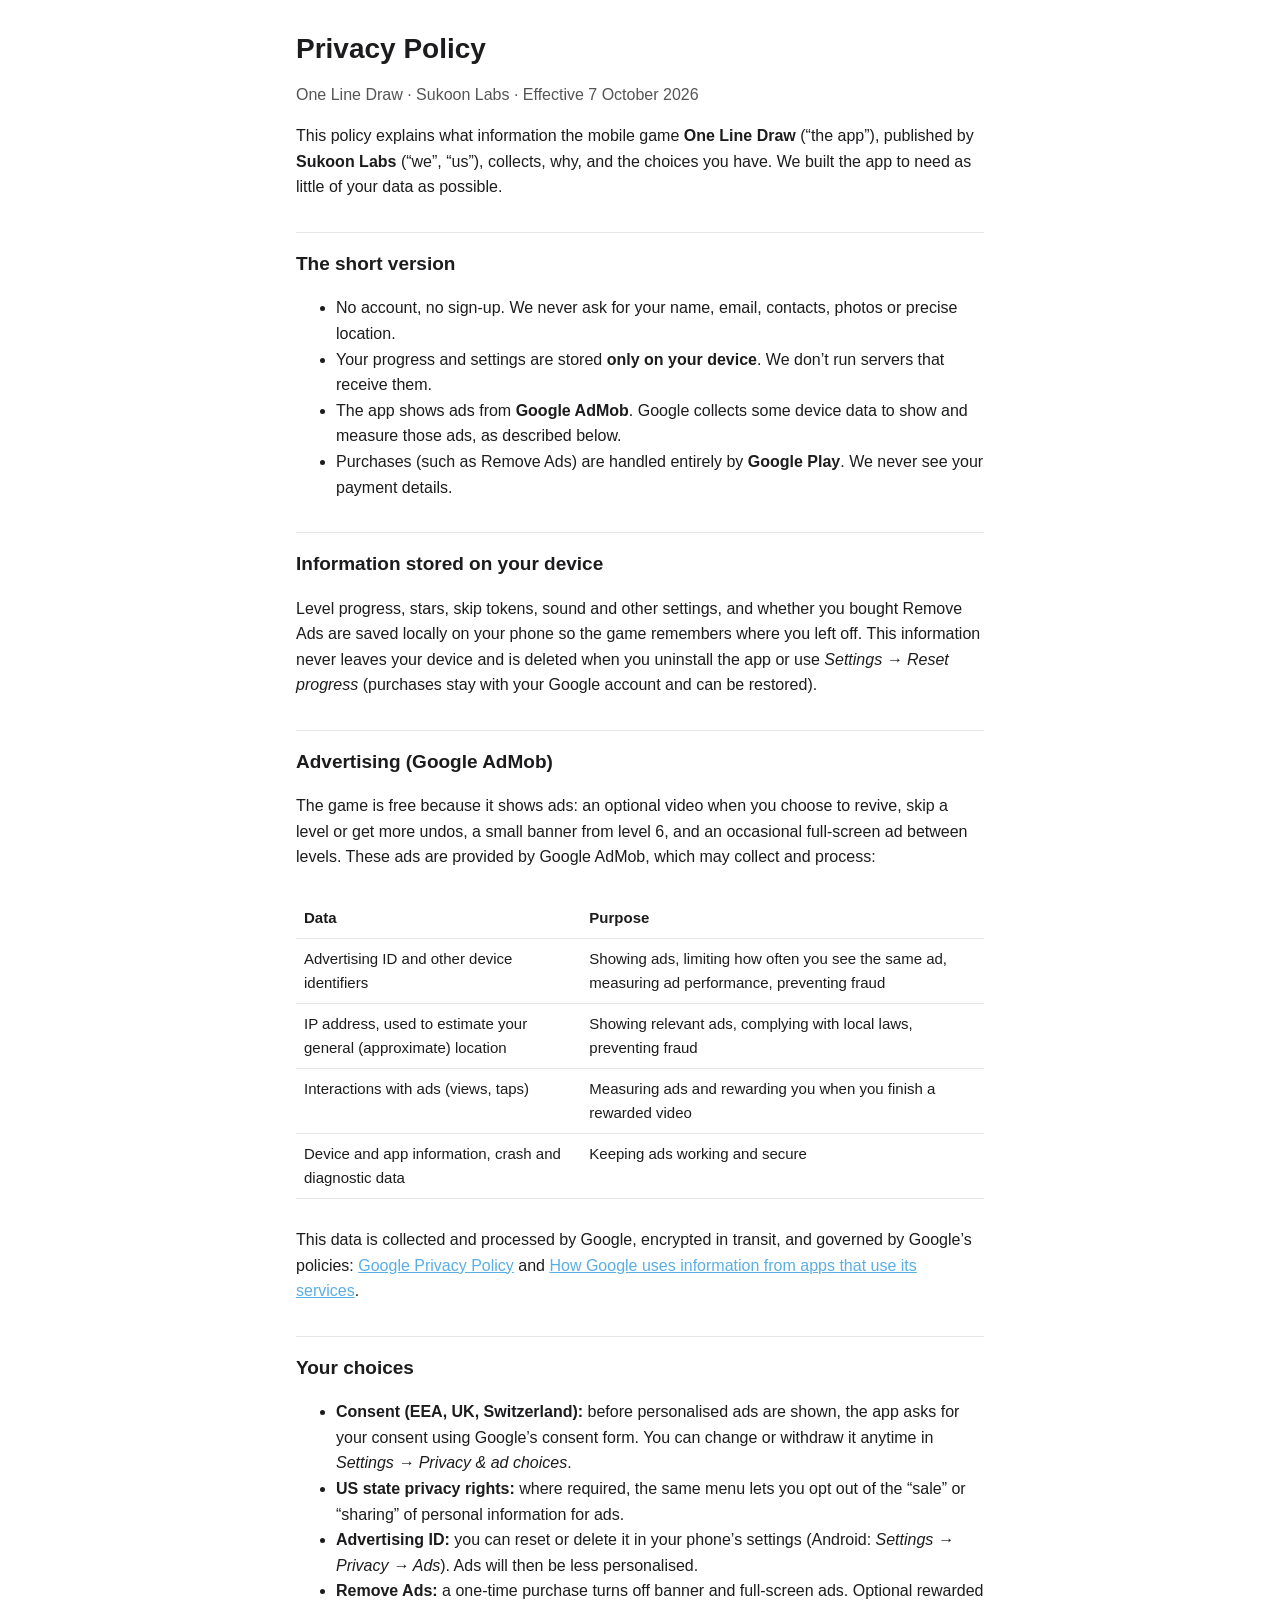
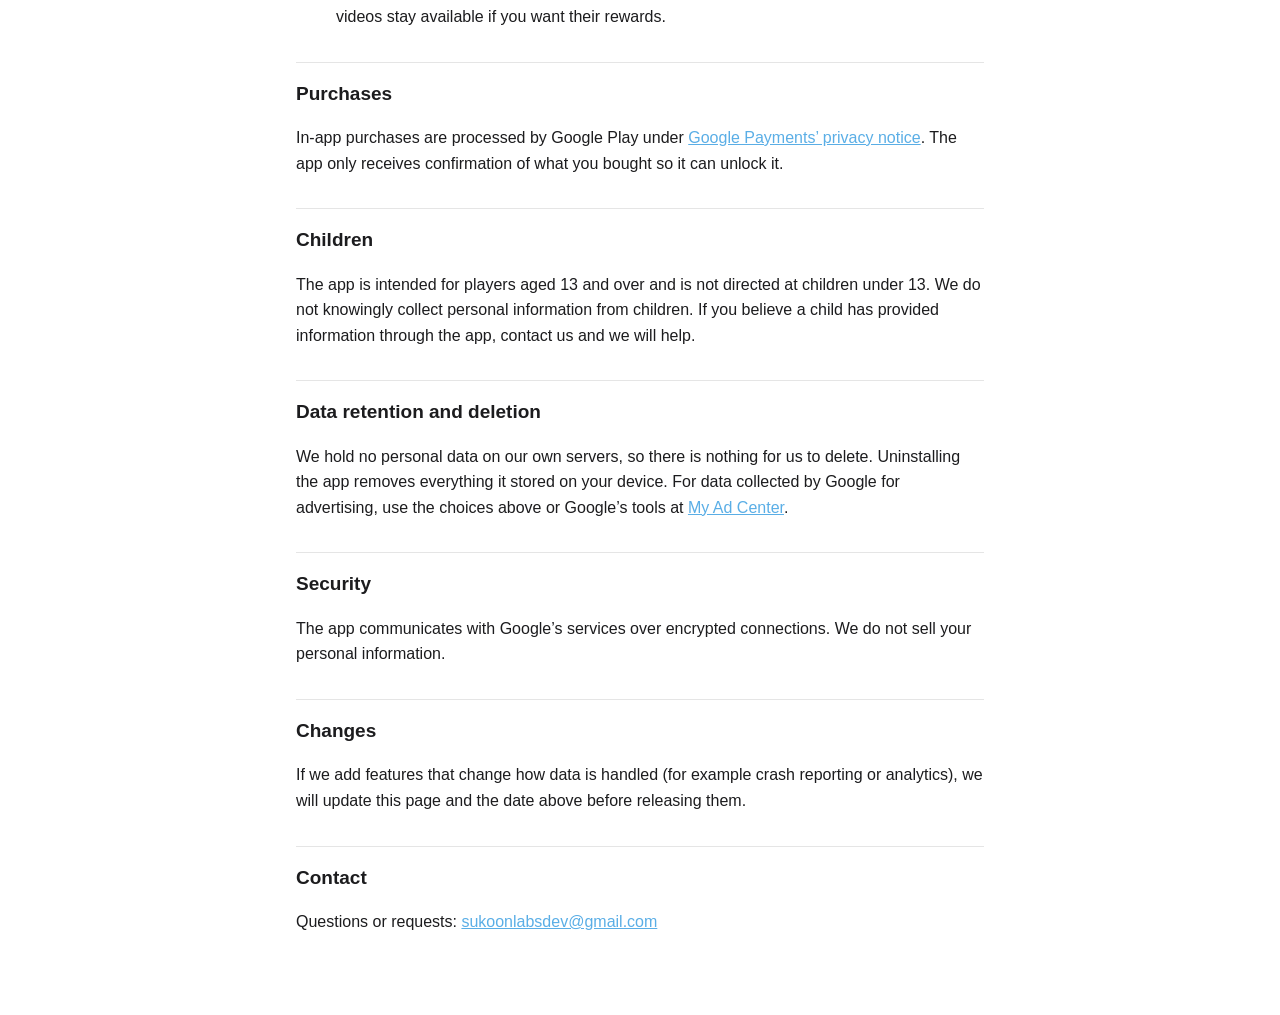
==== privacy.html @ c62cd414 "Sukoon Labs site and One Line Draw privacy policy Co-Authored-By: Claude Opus 5.5 <noreply@anthropic" ====
<!doctype html>
<html lang="en">
<head>
<meta charset="utf-8">
<meta name="viewport" content="width=device-width, initial-scale=1">
<title>Privacy Policy · One Line Draw</title>
<meta name="description" content="Privacy policy for One Line Draw, a puzzle game by Sukoon Labs.">
<style>
  :root { --paper: #ffffff; --ink: #1c1c1e; --muted: #555; --line: #e5e5e5; --accent: #5aaee6; }
  @media (prefers-color-scheme: dark) { :root { --paper: #141416; --ink: #f2f2f2; --muted: #b0b0b0; --line: #2c2c2e; } }
  * { box-sizing: border-box; }
  body { margin: 0; background: var(--paper); color: var(--ink); font: 16px/1.6 -apple-system, BlinkMacSystemFont, "Segoe UI", Roboto, sans-serif; }
  main { max-width: 720px; margin: 0 auto; padding: 32px 16px 64px; }
  h1 { font-size: 28px; line-height: 1.2; margin: 0 0 4px; }
  h2 { font-size: 19px; margin: 32px 0 8px; padding-top: 16px; border-top: 1px solid var(--line); }
  p, li { color: var(--ink); }
  .muted { color: var(--muted); }
  table { width: 100%; border-collapse: collapse; margin: 12px 0; font-size: 15px; }
  th, td { text-align: left; vertical-align: top; padding: 8px; border-bottom: 1px solid var(--line); }
  th { font-weight: 600; }
  a { color: var(--accent); }
  .wrap { overflow-x: auto; }
</style>
</head>
<body>
<main>
  <h1>Privacy Policy</h1>
  <p class="muted">One Line Draw · Sukoon Labs · Effective 7 October 2026</p>

  <p>This policy explains what information the mobile game <strong>One Line Draw</strong> (“the app”), published by <strong>Sukoon Labs</strong> (“we”, “us”), collects, why, and the choices you have. We built the app to need as little of your data as possible.</p>

  <h2>The short version</h2>
  <ul>
    <li>No account, no sign-up. We never ask for your name, email, contacts, photos or precise location.</li>
    <li>Your progress and settings are stored <strong>only on your device</strong>. We don’t run servers that receive them.</li>
    <li>The app shows ads from <strong>Google AdMob</strong>. Google collects some device data to show and measure those ads, as described below.</li>
    <li>Purchases (such as Remove Ads) are handled entirely by <strong>Google Play</strong>. We never see your payment details.</li>
  </ul>

  <h2>Information stored on your device</h2>
  <p>Level progress, stars, skip tokens, sound and other settings, and whether you bought Remove Ads are saved locally on your phone so the game remembers where you left off. This information never leaves your device and is deleted when you uninstall the app or use <em>Settings → Reset progress</em> (purchases stay with your Google account and can be restored).</p>

  <h2>Advertising (Google AdMob)</h2>
  <p>The game is free because it shows ads: an optional video when you choose to revive, skip a level or get more undos, a small banner from level 6, and an occasional full-screen ad between levels. These ads are provided by Google AdMob, which may collect and process:</p>
  <div class="wrap">
  <table>
    <tr><th>Data</th><th>Purpose</th></tr>
    <tr><td>Advertising ID and other device identifiers</td><td>Showing ads, limiting how often you see the same ad, measuring ad performance, preventing fraud</td></tr>
    <tr><td>IP address, used to estimate your general (approximate) location</td><td>Showing relevant ads, complying with local laws, preventing fraud</td></tr>
    <tr><td>Interactions with ads (views, taps)</td><td>Measuring ads and rewarding you when you finish a rewarded video</td></tr>
    <tr><td>Device and app information, crash and diagnostic data</td><td>Keeping ads working and secure</td></tr>
  </table>
  </div>
  <p>This data is collected and processed by Google, encrypted in transit, and governed by Google’s policies: <a href="https://policies.google.com/privacy">Google Privacy Policy</a> and <a href="https://policies.google.com/technologies/partner-sites">How Google uses information from apps that use its services</a>.</p>

  <h2>Your choices</h2>
  <ul>
    <li><strong>Consent (EEA, UK, Switzerland):</strong> before personalised ads are shown, the app asks for your consent using Google’s consent form. You can change or withdraw it anytime in <em>Settings → Privacy &amp; ad choices</em>.</li>
    <li><strong>US state privacy rights:</strong> where required, the same menu lets you opt out of the “sale” or “sharing” of personal information for ads.</li>
    <li><strong>Advertising ID:</strong> you can reset or delete it in your phone’s settings (Android: <em>Settings → Privacy → Ads</em>). Ads will then be less personalised.</li>
    <li><strong>Remove Ads:</strong> a one-time purchase turns off banner and full-screen ads. Optional rewarded videos stay available if you want their rewards.</li>
  </ul>

  <h2>Purchases</h2>
  <p>In-app purchases are processed by Google Play under <a href="https://payments.google.com/payments/apis-secure/u/0/get_legal_document?ldo=0&amp;ldt=privacynotice">Google Payments’ privacy notice</a>. The app only receives confirmation of what you bought so it can unlock it.</p>

  <h2>Children</h2>
  <p>The app is intended for players aged 13 and over and is not directed at children under 13. We do not knowingly collect personal information from children. If you believe a child has provided information through the app, contact us and we will help.</p>

  <h2>Data retention and deletion</h2>
  <p>We hold no personal data on our own servers, so there is nothing for us to delete. Uninstalling the app removes everything it stored on your device. For data collected by Google for advertising, use the choices above or Google’s tools at <a href="https://myadcenter.google.com">My Ad Center</a>.</p>

  <h2>Security</h2>
  <p>The app communicates with Google’s services over encrypted connections. We do not sell your personal information.</p>

  <h2>Changes</h2>
  <p>If we add features that change how data is handled (for example crash reporting or analytics), we will update this page and the date above before releasing them.</p>

  <h2>Contact</h2>
  <p>Questions or requests: <a href="mailto:sukoonlabsdev@gmail.com">sukoonlabsdev@gmail.com</a></p>
</main>
</body>
</html>
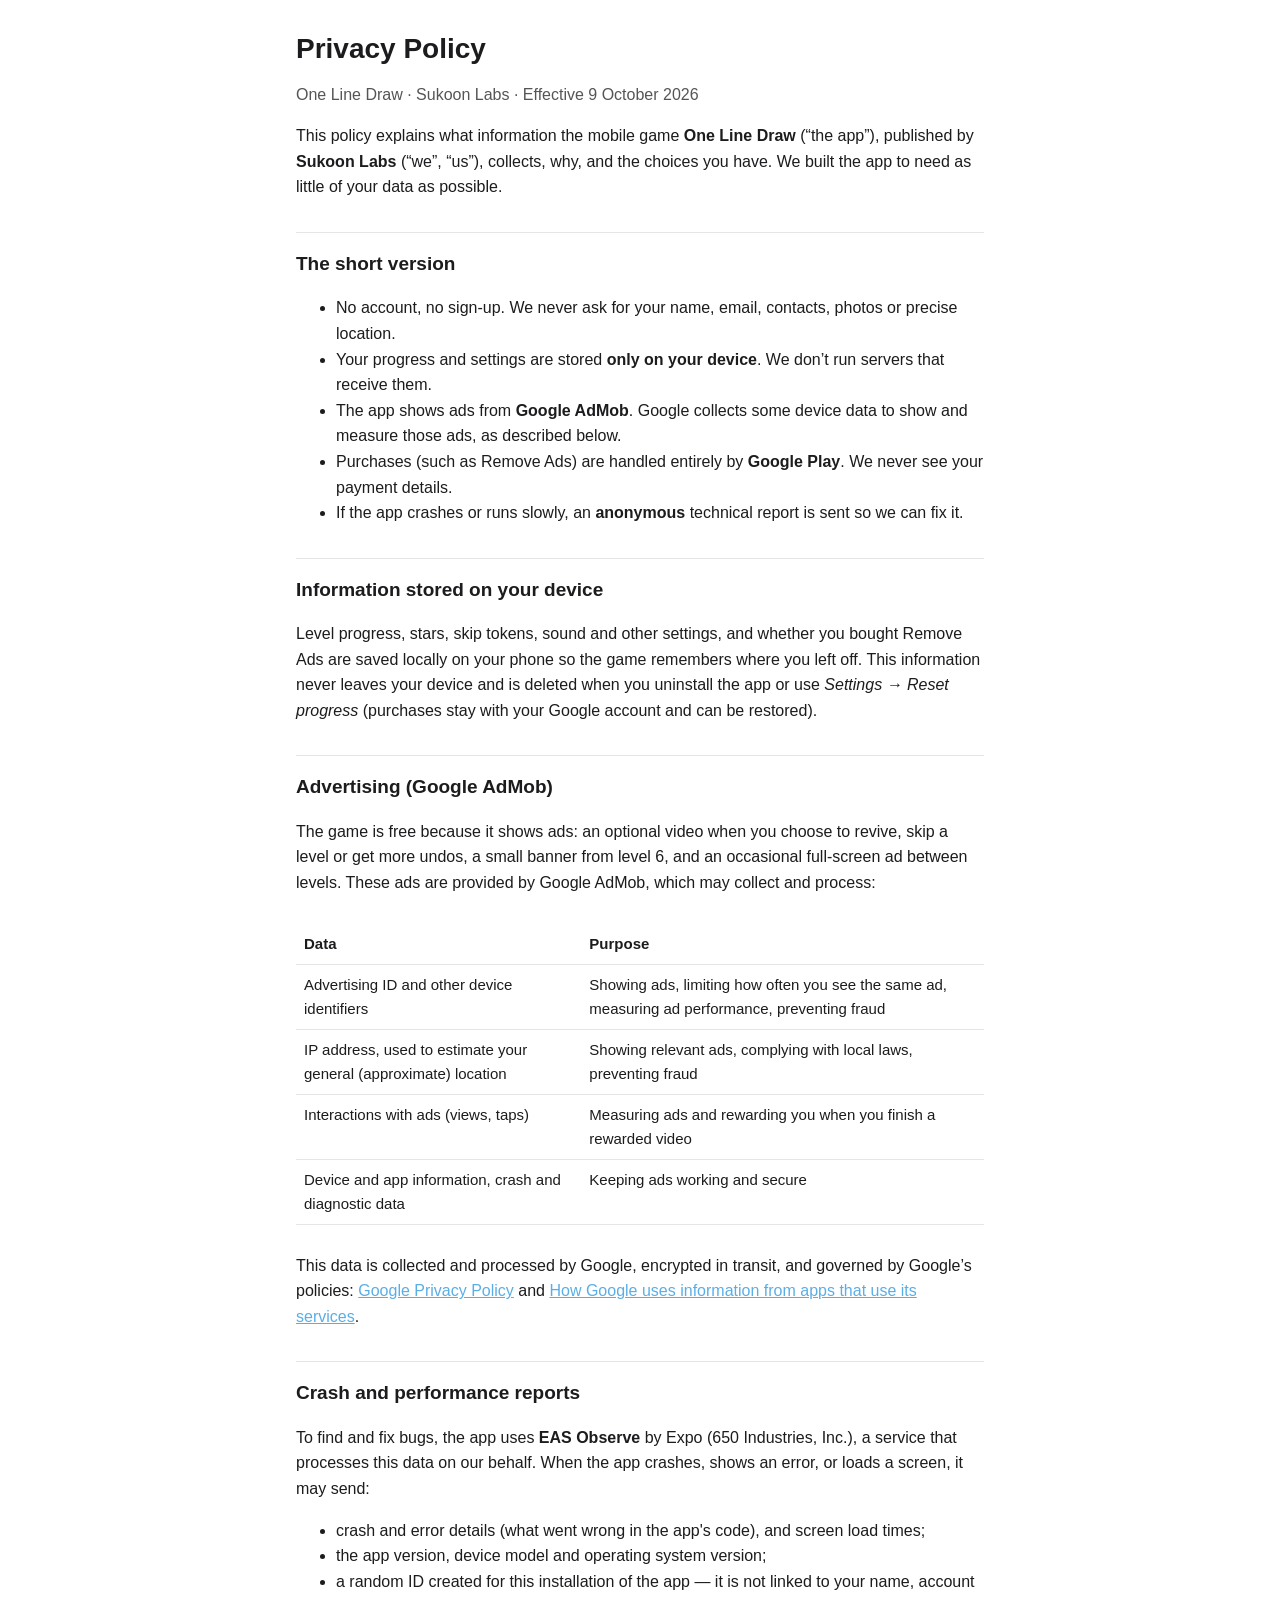
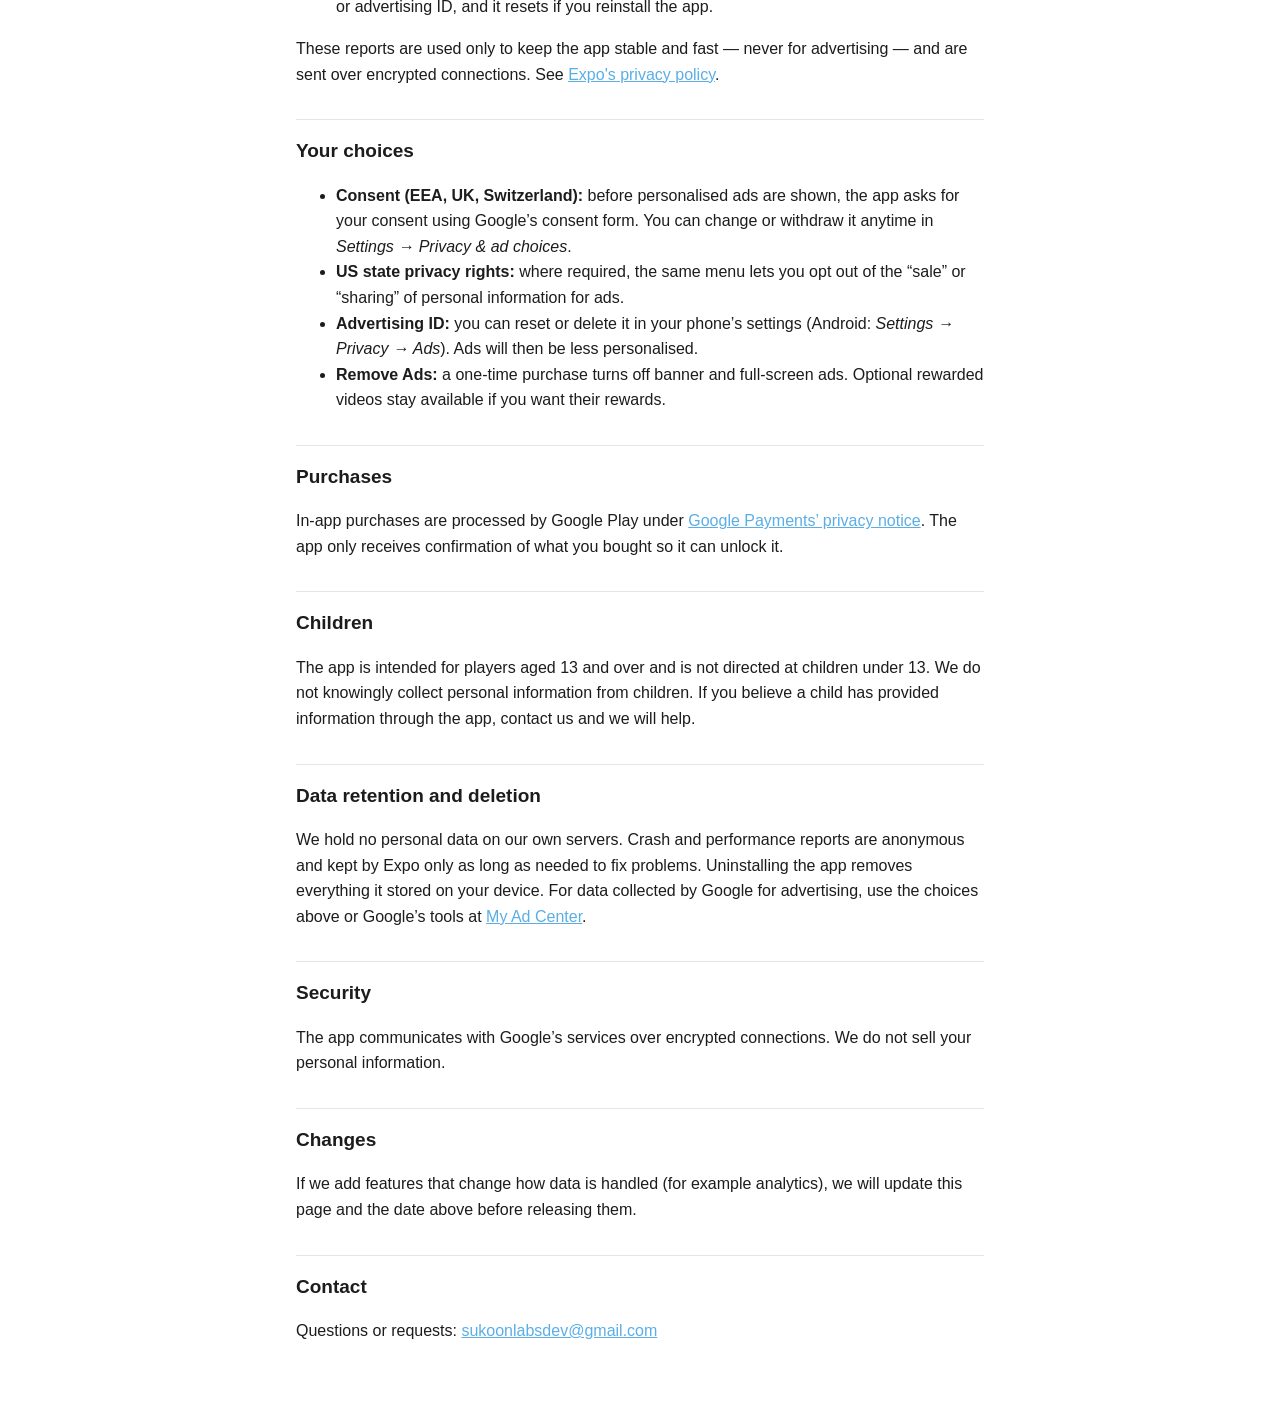
==== commit 118b6ccb: "Privacy policy: crash and performance reports (EAS Observe) Co-Authored-By: Claude Opus 5.5 <noreply" ====
--- a/privacy.html
+++ b/privacy.html
@@ -5,6 +5,8 @@
 <meta name="viewport" content="width=device-width, initial-scale=1">
 <title>Privacy Policy · One Line Draw</title>
 <meta name="description" content="Privacy policy for One Line Draw, a puzzle game by Sukoon Labs.">
+<link rel="icon" type="image/png" sizes="32x32" href="favicon-32.png">
+<link rel="apple-touch-icon" href="apple-touch-icon.png">
 <style>
   :root { --paper: #ffffff; --ink: #1c1c1e; --muted: #555; --line: #e5e5e5; --accent: #5aaee6; }
   @media (prefers-color-scheme: dark) { :root { --paper: #141416; --ink: #f2f2f2; --muted: #b0b0b0; --line: #2c2c2e; } }
@@ -25,7 +27,7 @@
 <body>
 <main>
   <h1>Privacy Policy</h1>
-  <p class="muted">One Line Draw · Sukoon Labs · Effective 7 October 2026</p>
+  <p class="muted">One Line Draw · Sukoon Labs · Effective 9 October 2026</p>
 
   <p>This policy explains what information the mobile game <strong>One Line Draw</strong> (“the app”), published by <strong>Sukoon Labs</strong> (“we”, “us”), collects, why, and the choices you have. We built the app to need as little of your data as possible.</p>
 
@@ -35,6 +37,7 @@
     <li>Your progress and settings are stored <strong>only on your device</strong>. We don’t run servers that receive them.</li>
     <li>The app shows ads from <strong>Google AdMob</strong>. Google collects some device data to show and measure those ads, as described below.</li>
     <li>Purchases (such as Remove Ads) are handled entirely by <strong>Google Play</strong>. We never see your payment details.</li>
+    <li>If the app crashes or runs slowly, an <strong>anonymous</strong> technical report is sent so we can fix it.</li>
   </ul>
 
   <h2>Information stored on your device</h2>
@@ -53,6 +56,15 @@
   </div>
   <p>This data is collected and processed by Google, encrypted in transit, and governed by Google’s policies: <a href="https://policies.google.com/privacy">Google Privacy Policy</a> and <a href="https://policies.google.com/technologies/partner-sites">How Google uses information from apps that use its services</a>.</p>
 
+  <h2>Crash and performance reports</h2>
+  <p>To find and fix bugs, the app uses <strong>EAS Observe</strong> by Expo (650 Industries, Inc.), a service that processes this data on our behalf. When the app crashes, shows an error, or loads a screen, it may send:</p>
+  <ul>
+    <li>crash and error details (what went wrong in the app's code), and screen load times;</li>
+    <li>the app version, device model and operating system version;</li>
+    <li>a random ID created for this installation of the app — it is not linked to your name, account or advertising ID, and it resets if you reinstall the app.</li>
+  </ul>
+  <p>These reports are used only to keep the app stable and fast — never for advertising — and are sent over encrypted connections. See <a href="https://expo.dev/privacy">Expo's privacy policy</a>.</p>
+
   <h2>Your choices</h2>
   <ul>
     <li><strong>Consent (EEA, UK, Switzerland):</strong> before personalised ads are shown, the app asks for your consent using Google’s consent form. You can change or withdraw it anytime in <em>Settings → Privacy &amp; ad choices</em>.</li>
@@ -68,13 +80,13 @@
   <p>The app is intended for players aged 13 and over and is not directed at children under 13. We do not knowingly collect personal information from children. If you believe a child has provided information through the app, contact us and we will help.</p>
 
   <h2>Data retention and deletion</h2>
-  <p>We hold no personal data on our own servers, so there is nothing for us to delete. Uninstalling the app removes everything it stored on your device. For data collected by Google for advertising, use the choices above or Google’s tools at <a href="https://myadcenter.google.com">My Ad Center</a>.</p>
+  <p>We hold no personal data on our own servers. Crash and performance reports are anonymous and kept by Expo only as long as needed to fix problems. Uninstalling the app removes everything it stored on your device. For data collected by Google for advertising, use the choices above or Google’s tools at <a href="https://myadcenter.google.com">My Ad Center</a>.</p>
 
   <h2>Security</h2>
   <p>The app communicates with Google’s services over encrypted connections. We do not sell your personal information.</p>
 
   <h2>Changes</h2>
-  <p>If we add features that change how data is handled (for example crash reporting or analytics), we will update this page and the date above before releasing them.</p>
+  <p>If we add features that change how data is handled (for example analytics), we will update this page and the date above before releasing them.</p>
 
   <h2>Contact</h2>
   <p>Questions or requests: <a href="mailto:sukoonlabsdev@gmail.com">sukoonlabsdev@gmail.com</a></p>
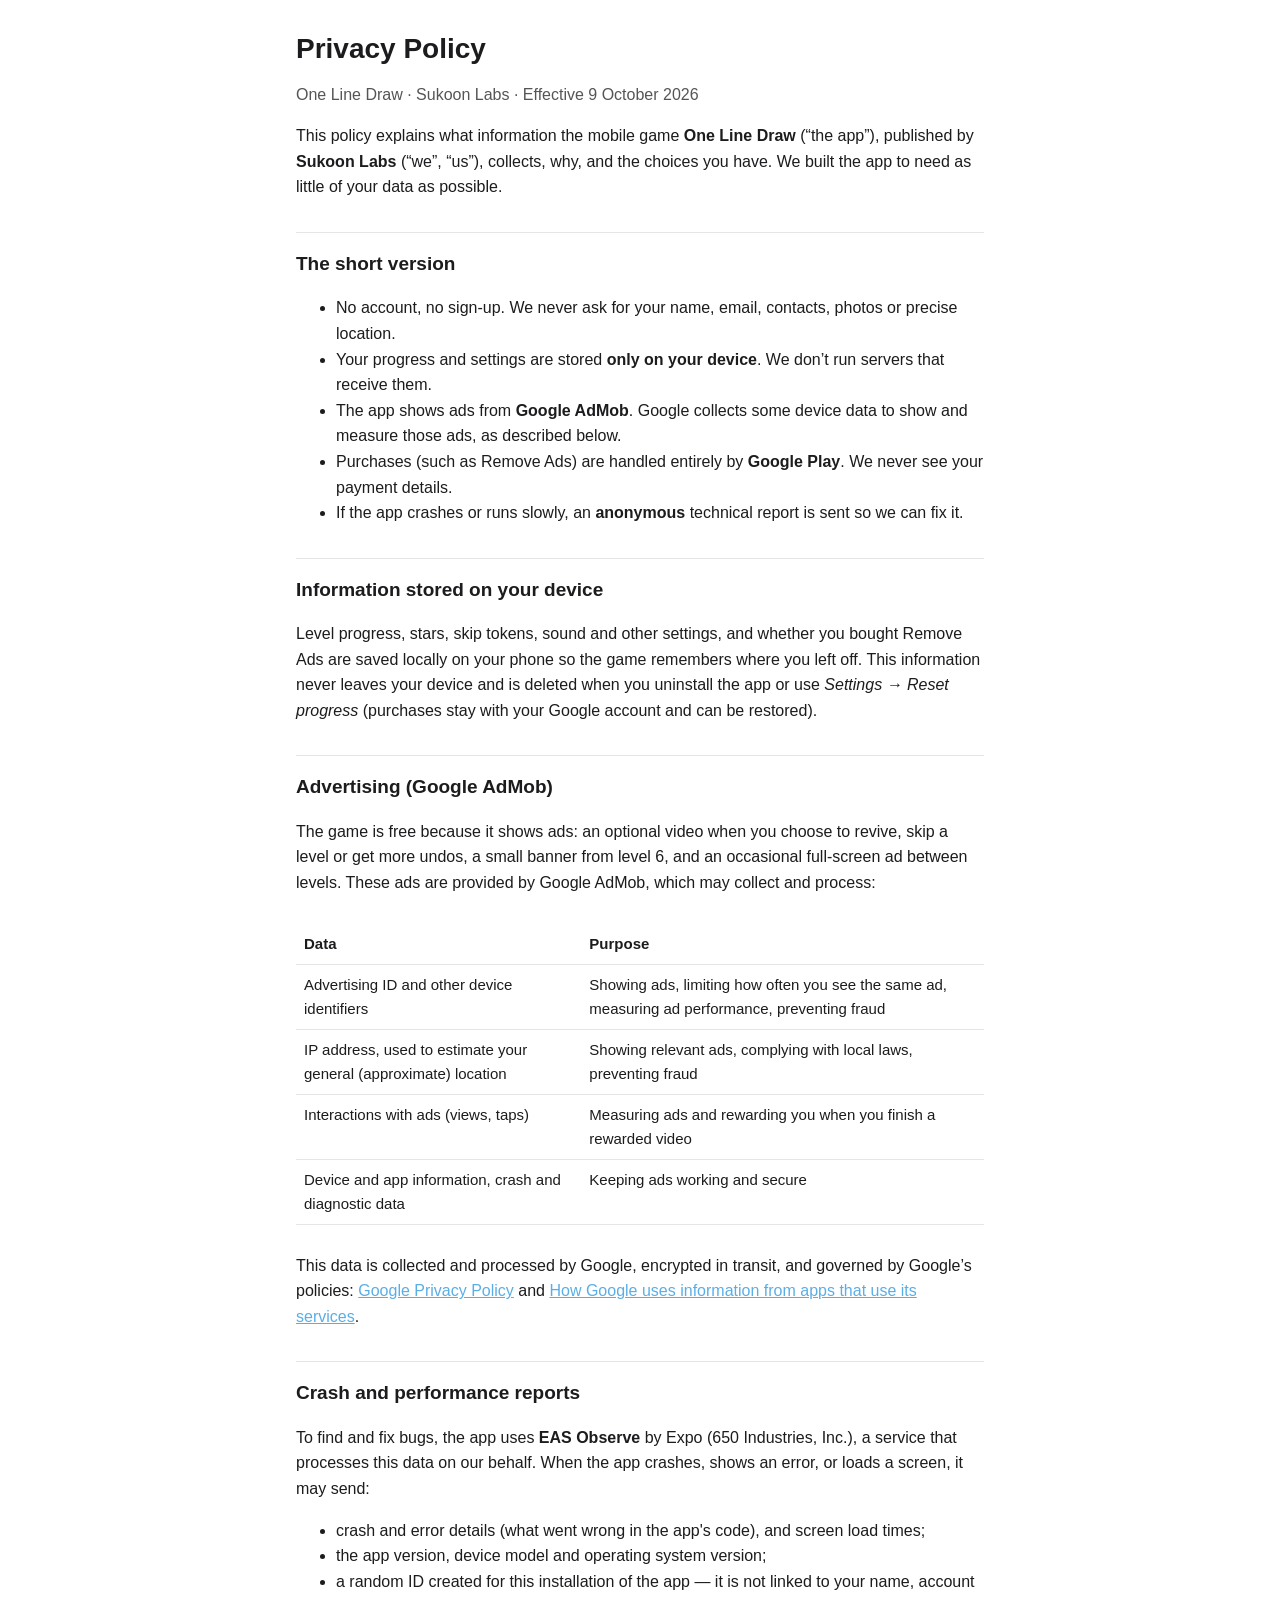
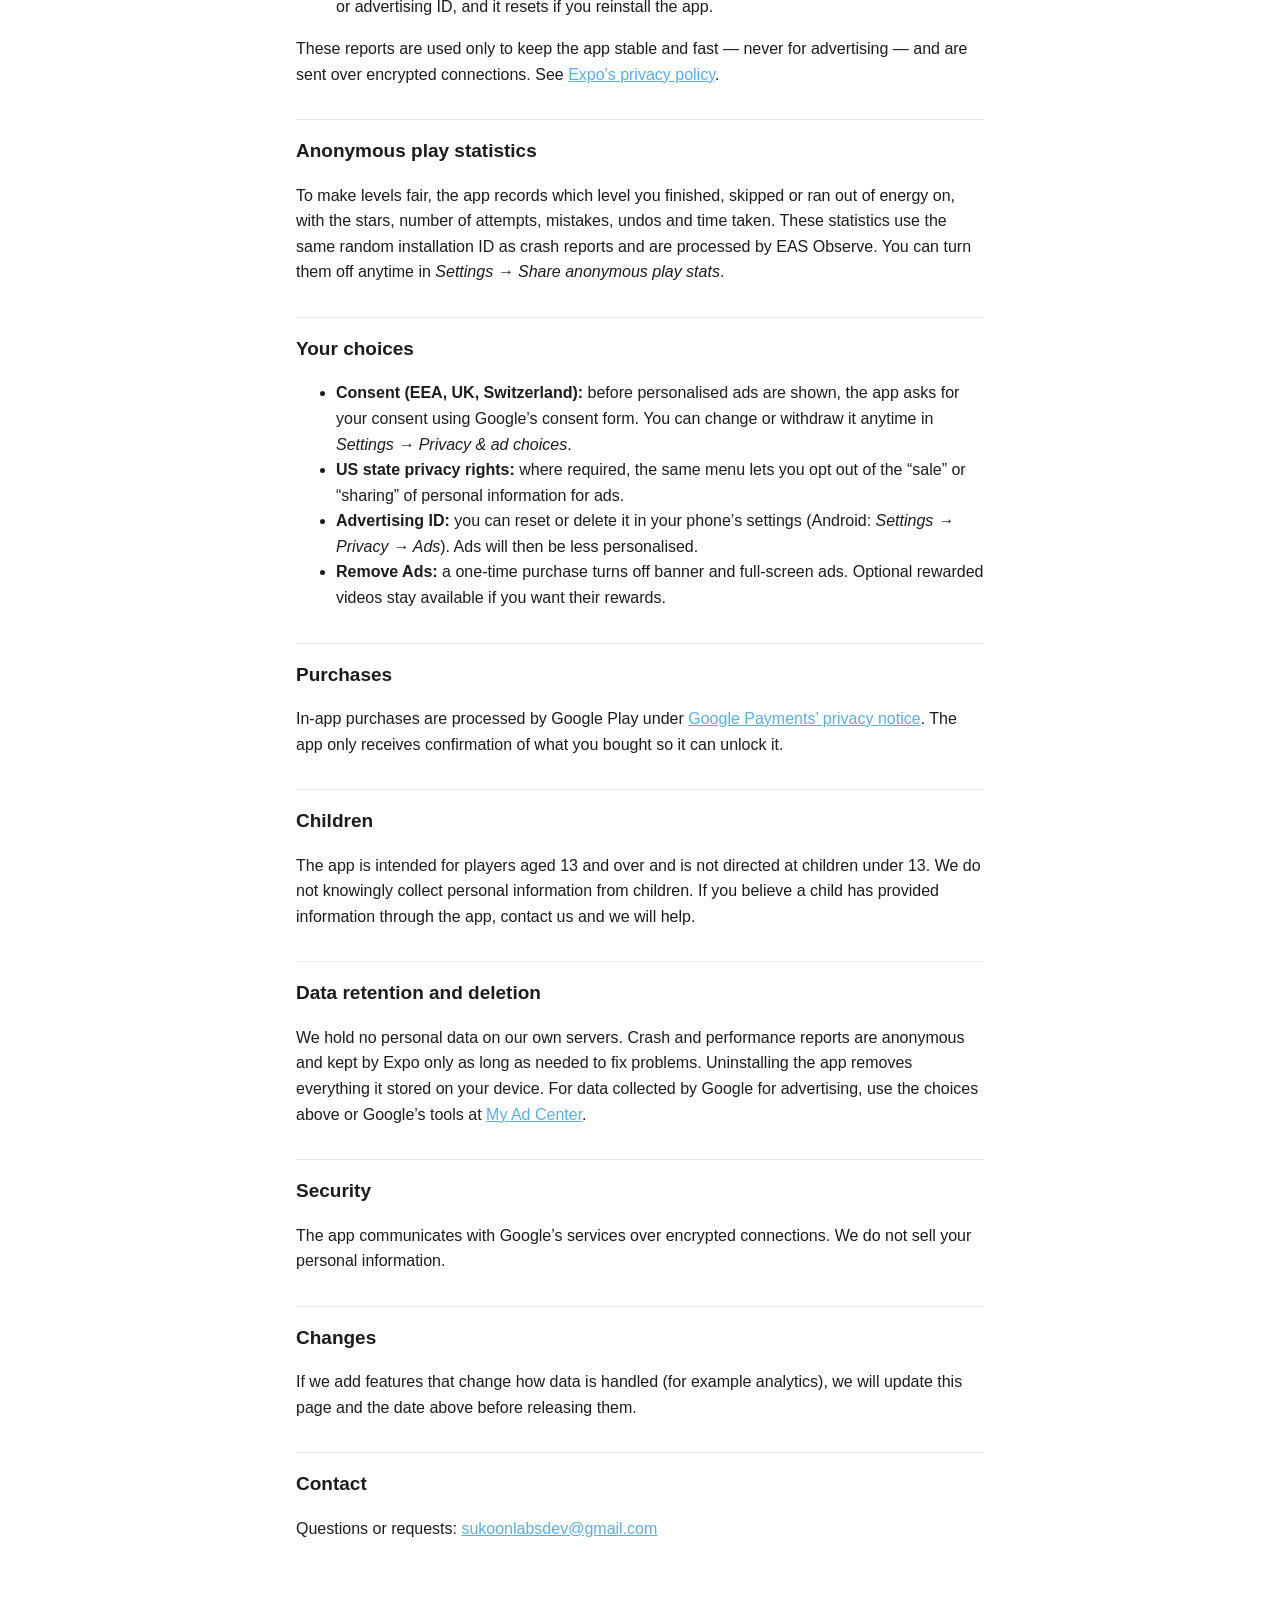
==== commit cda55ae1: "Privacy policy: anonymous play statistics Co-Authored-By: Claude Opus 5.5 <noreply@anthropic.com>" ====
--- a/privacy.html
+++ b/privacy.html
@@ -65,6 +65,9 @@
   </ul>
   <p>These reports are used only to keep the app stable and fast — never for advertising — and are sent over encrypted connections. See <a href="https://expo.dev/privacy">Expo's privacy policy</a>.</p>
 
+  <h2>Anonymous play statistics</h2>
+  <p>To make levels fair, the app records which level you finished, skipped or ran out of energy on, with the stars, number of attempts, mistakes, undos and time taken. These statistics use the same random installation ID as crash reports and are processed by EAS Observe. You can turn them off anytime in <em>Settings → Share anonymous play stats</em>.</p>
+
   <h2>Your choices</h2>
   <ul>
     <li><strong>Consent (EEA, UK, Switzerland):</strong> before personalised ads are shown, the app asks for your consent using Google’s consent form. You can change or withdraw it anytime in <em>Settings → Privacy &amp; ad choices</em>.</li>
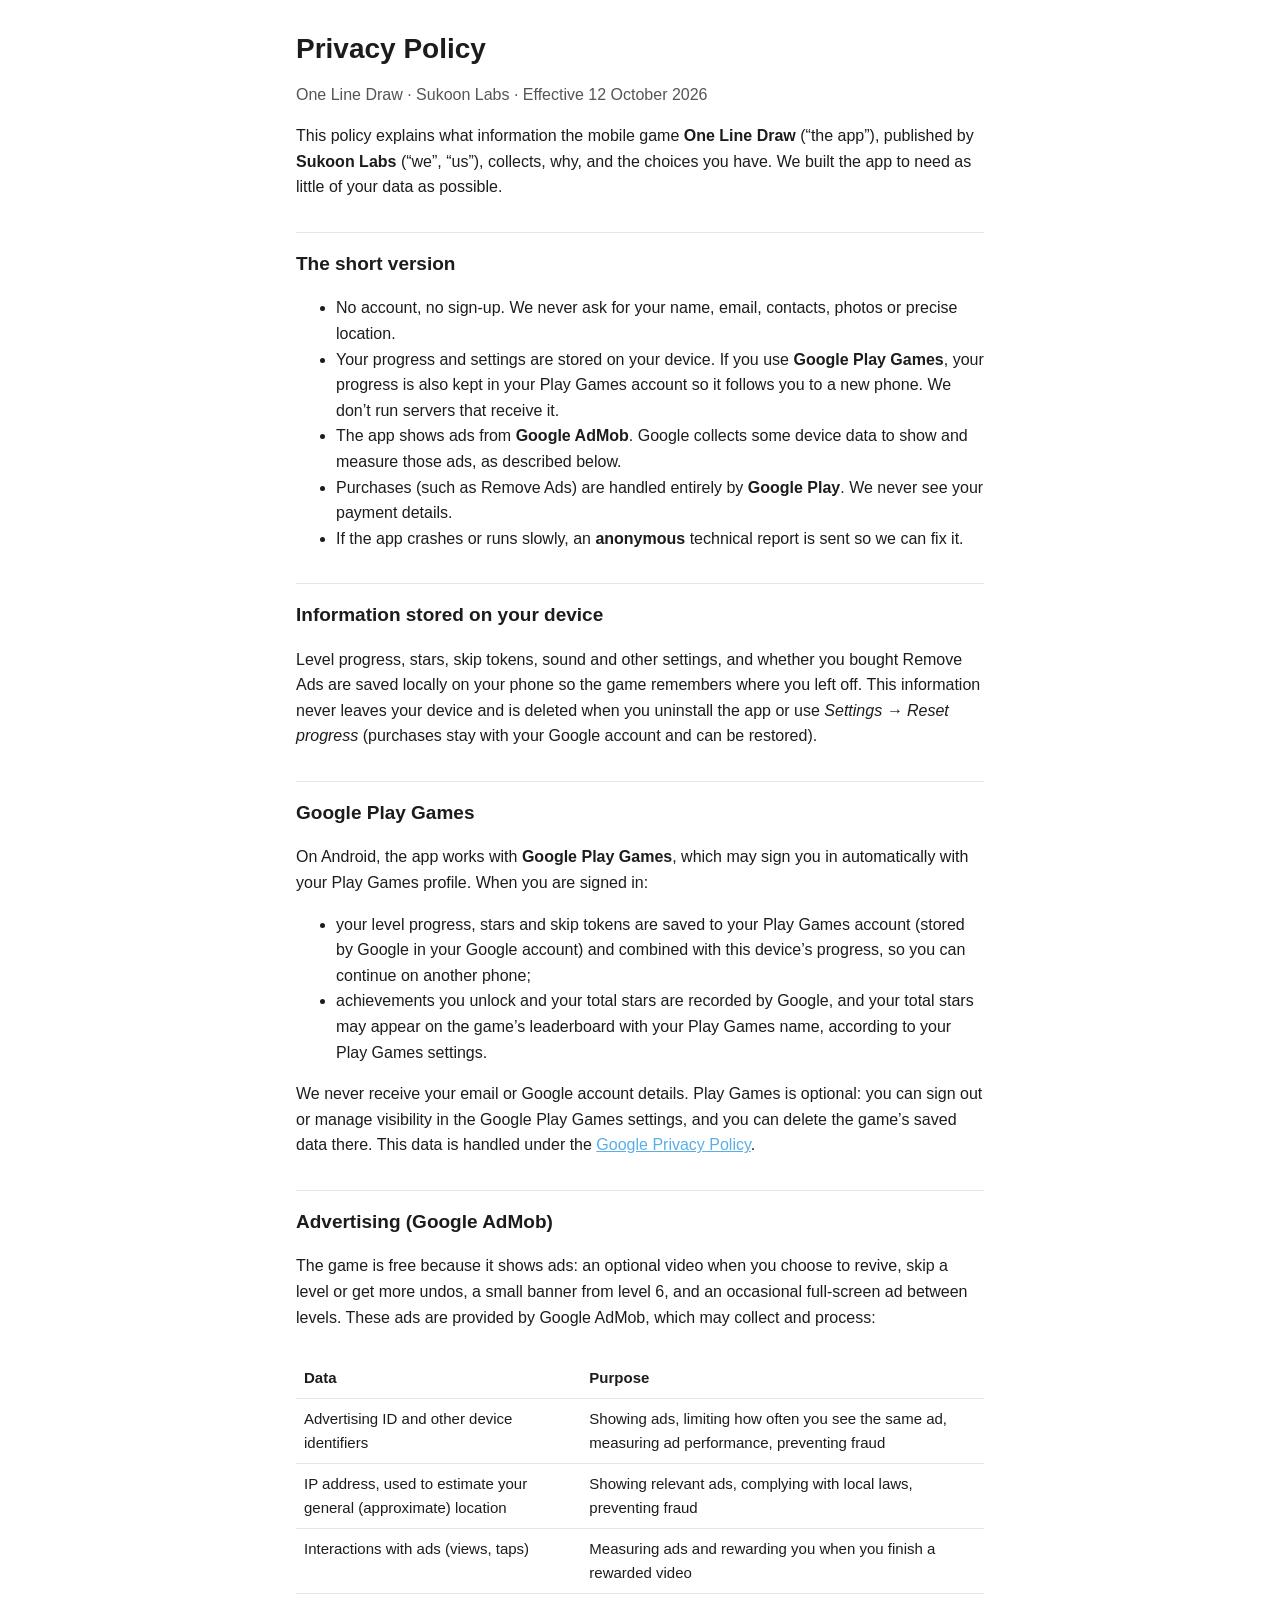
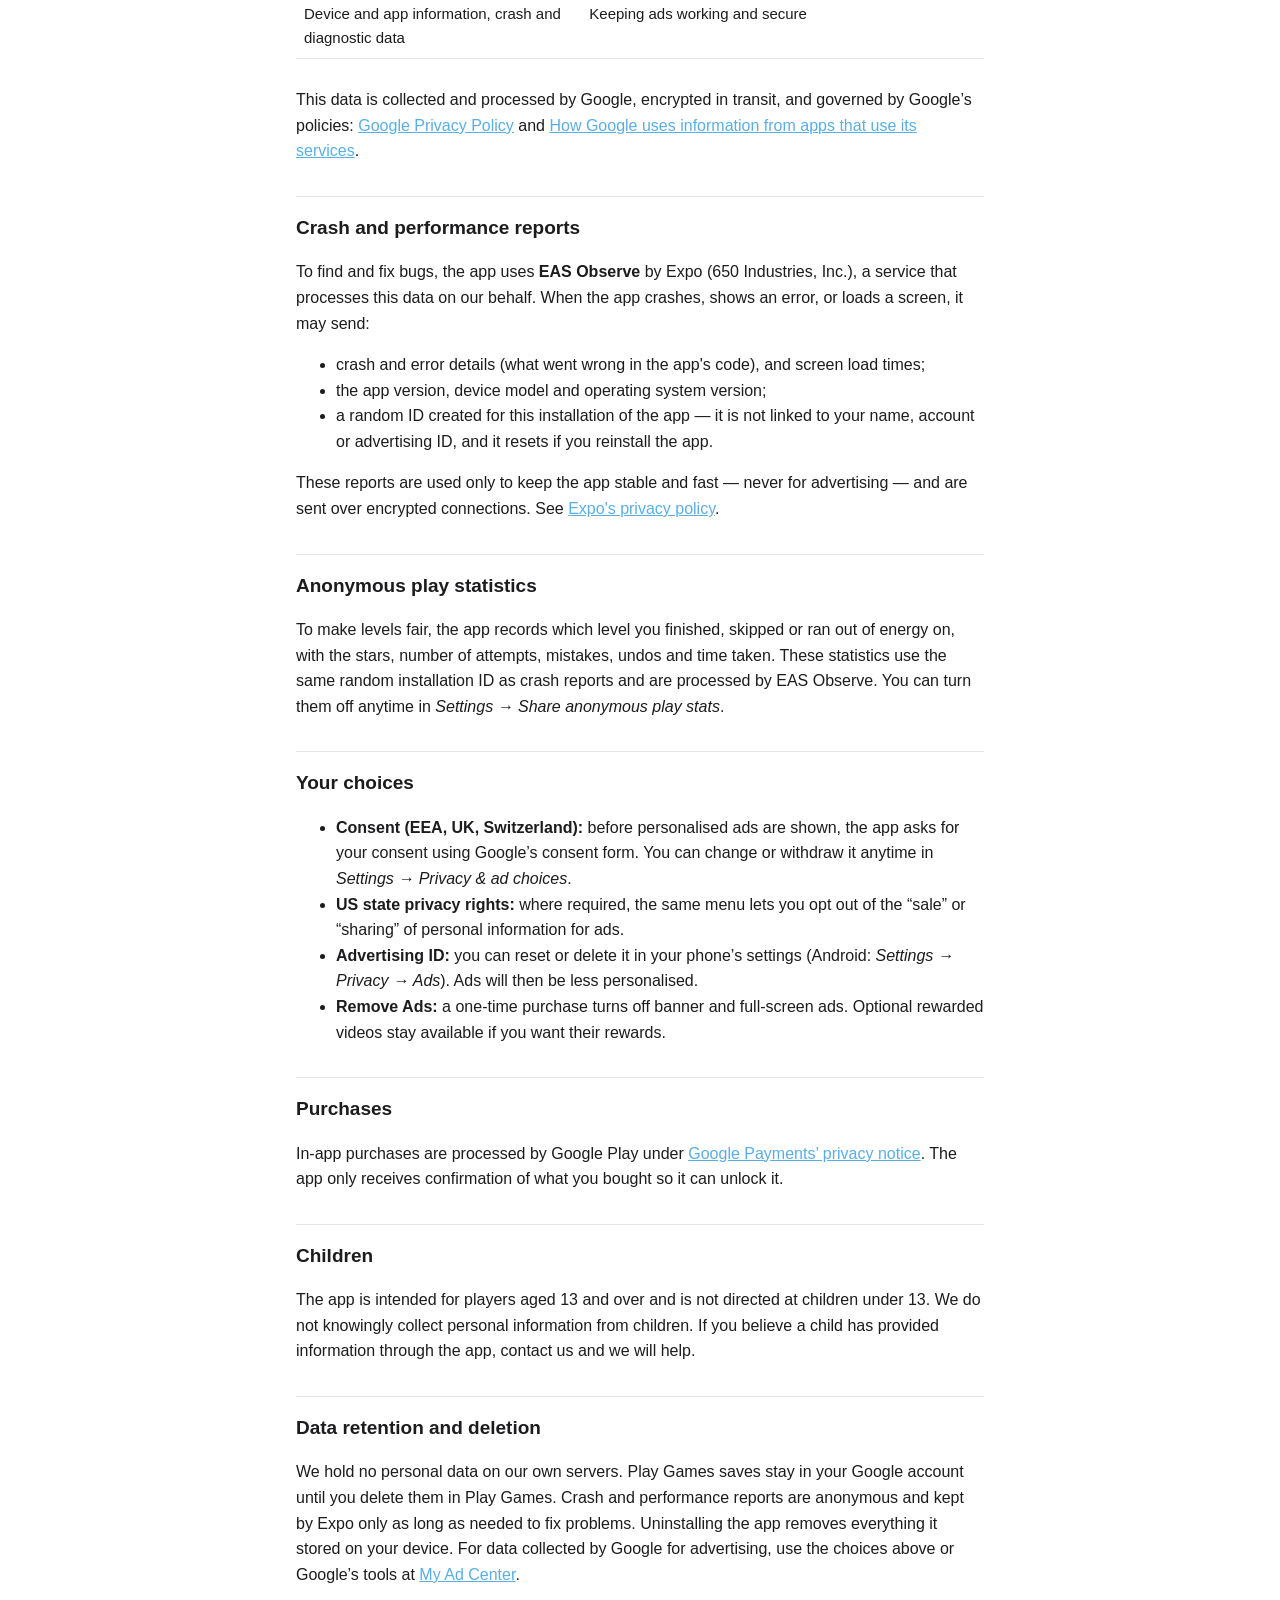
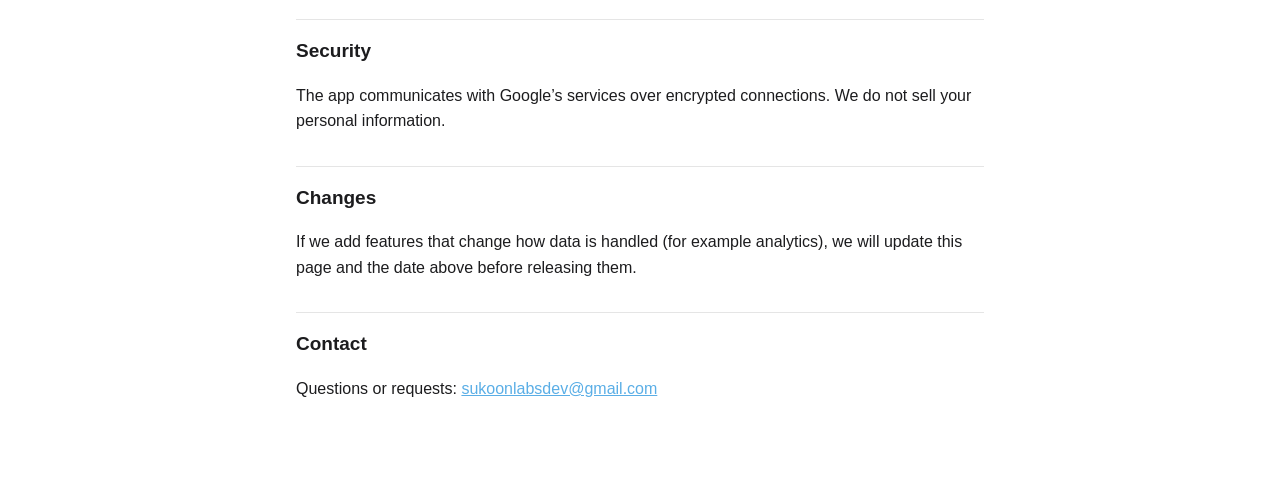
==== commit 030db5dc: "Privacy policy: Google Play Games (cloud save, achievements, leaderboard)" ====
--- a/privacy.html
+++ b/privacy.html
@@ -27,14 +27,14 @@
 <body>
 <main>
   <h1>Privacy Policy</h1>
-  <p class="muted">One Line Draw · Sukoon Labs · Effective 9 October 2026</p>
+  <p class="muted">One Line Draw · Sukoon Labs · Effective 12 October 2026</p>
 
   <p>This policy explains what information the mobile game <strong>One Line Draw</strong> (“the app”), published by <strong>Sukoon Labs</strong> (“we”, “us”), collects, why, and the choices you have. We built the app to need as little of your data as possible.</p>
 
   <h2>The short version</h2>
   <ul>
     <li>No account, no sign-up. We never ask for your name, email, contacts, photos or precise location.</li>
-    <li>Your progress and settings are stored <strong>only on your device</strong>. We don’t run servers that receive them.</li>
+    <li>Your progress and settings are stored on your device. If you use <strong>Google Play Games</strong>, your progress is also kept in your Play Games account so it follows you to a new phone. We don’t run servers that receive it.</li>
     <li>The app shows ads from <strong>Google AdMob</strong>. Google collects some device data to show and measure those ads, as described below.</li>
     <li>Purchases (such as Remove Ads) are handled entirely by <strong>Google Play</strong>. We never see your payment details.</li>
     <li>If the app crashes or runs slowly, an <strong>anonymous</strong> technical report is sent so we can fix it.</li>
@@ -42,6 +42,14 @@
 
   <h2>Information stored on your device</h2>
   <p>Level progress, stars, skip tokens, sound and other settings, and whether you bought Remove Ads are saved locally on your phone so the game remembers where you left off. This information never leaves your device and is deleted when you uninstall the app or use <em>Settings → Reset progress</em> (purchases stay with your Google account and can be restored).</p>
+
+  <h2>Google Play Games</h2>
+  <p>On Android, the app works with <strong>Google Play Games</strong>, which may sign you in automatically with your Play Games profile. When you are signed in:</p>
+  <ul>
+    <li>your level progress, stars and skip tokens are saved to your Play Games account (stored by Google in your Google account) and combined with this device’s progress, so you can continue on another phone;</li>
+    <li>achievements you unlock and your total stars are recorded by Google, and your total stars may appear on the game’s leaderboard with your Play Games name, according to your Play Games settings.</li>
+  </ul>
+  <p>We never receive your email or Google account details. Play Games is optional: you can sign out or manage visibility in the Google Play Games settings, and you can delete the game’s saved data there. This data is handled under the <a href="https://policies.google.com/privacy">Google Privacy Policy</a>.</p>
 
   <h2>Advertising (Google AdMob)</h2>
   <p>The game is free because it shows ads: an optional video when you choose to revive, skip a level or get more undos, a small banner from level 6, and an occasional full-screen ad between levels. These ads are provided by Google AdMob, which may collect and process:</p>
@@ -83,7 +91,7 @@
   <p>The app is intended for players aged 13 and over and is not directed at children under 13. We do not knowingly collect personal information from children. If you believe a child has provided information through the app, contact us and we will help.</p>
 
   <h2>Data retention and deletion</h2>
-  <p>We hold no personal data on our own servers. Crash and performance reports are anonymous and kept by Expo only as long as needed to fix problems. Uninstalling the app removes everything it stored on your device. For data collected by Google for advertising, use the choices above or Google’s tools at <a href="https://myadcenter.google.com">My Ad Center</a>.</p>
+  <p>We hold no personal data on our own servers. Play Games saves stay in your Google account until you delete them in Play Games. Crash and performance reports are anonymous and kept by Expo only as long as needed to fix problems. Uninstalling the app removes everything it stored on your device. For data collected by Google for advertising, use the choices above or Google’s tools at <a href="https://myadcenter.google.com">My Ad Center</a>.</p>
 
   <h2>Security</h2>
   <p>The app communicates with Google’s services over encrypted connections. We do not sell your personal information.</p>
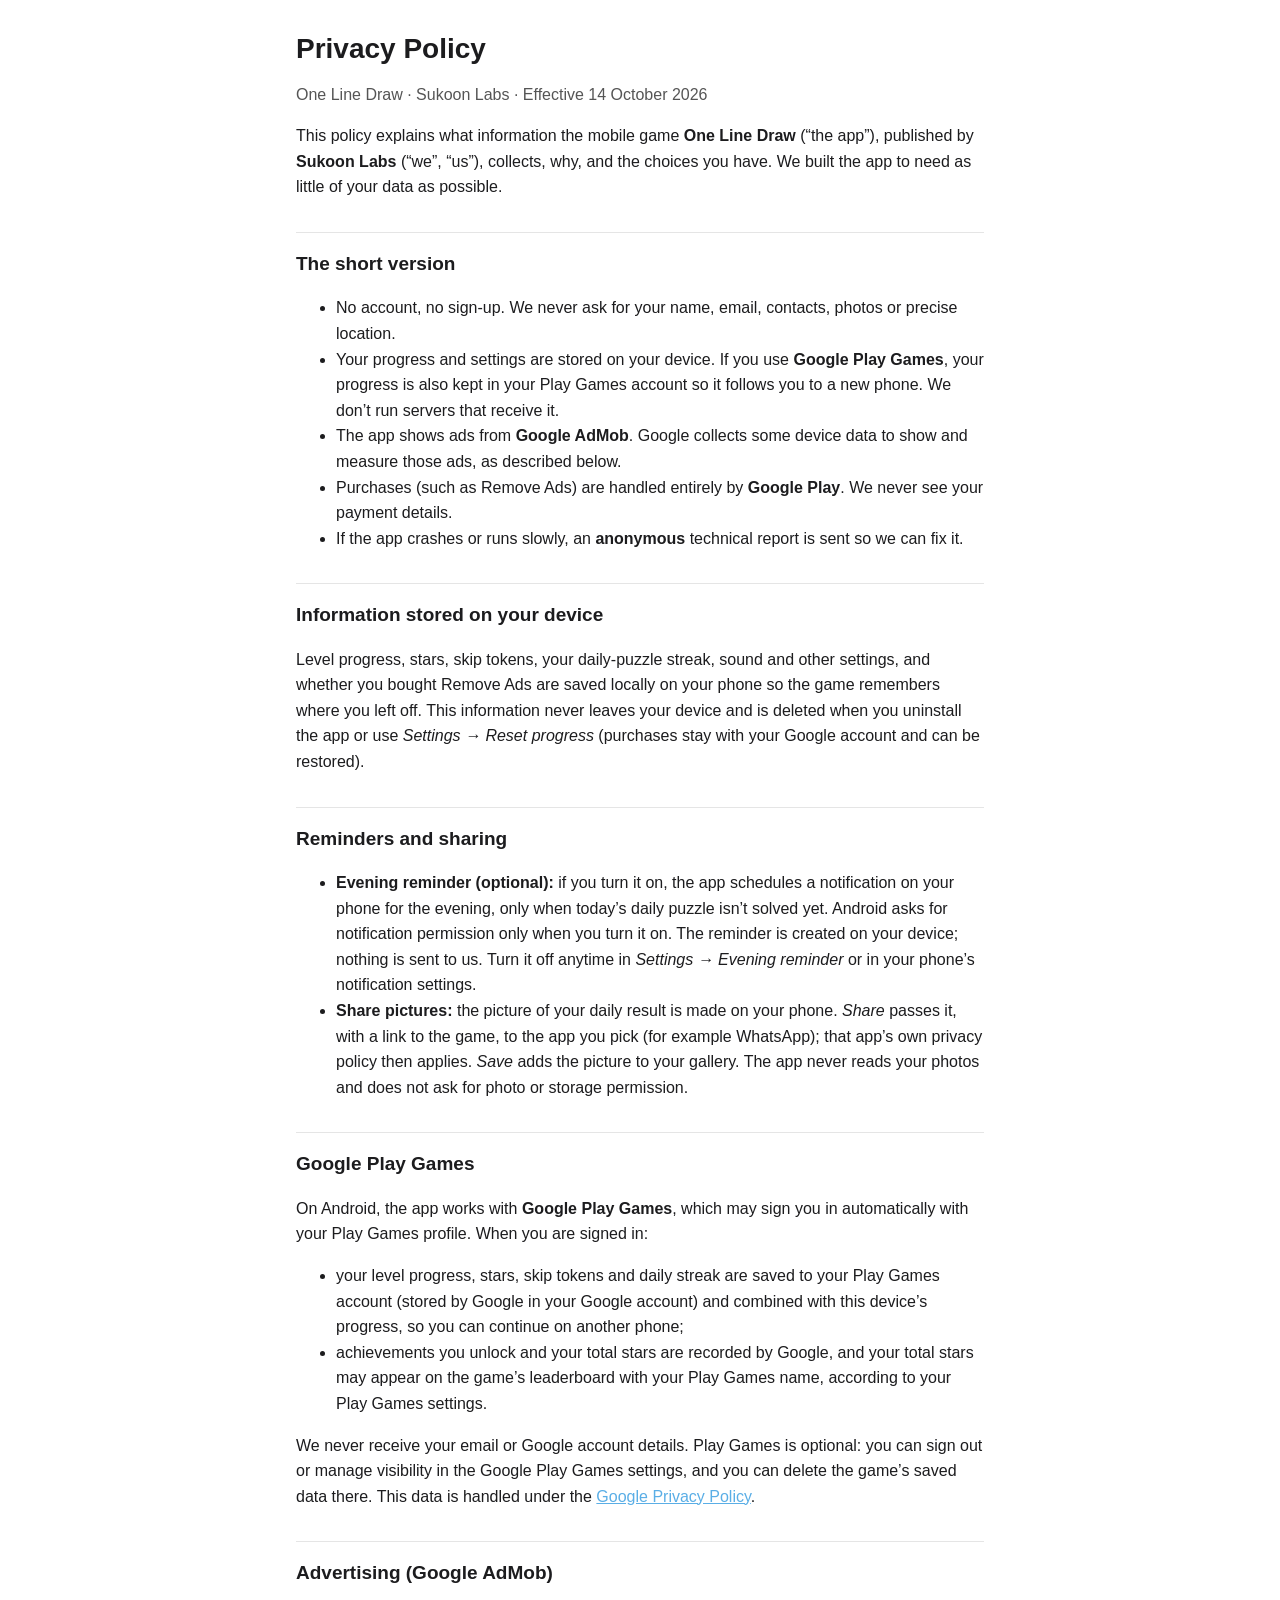
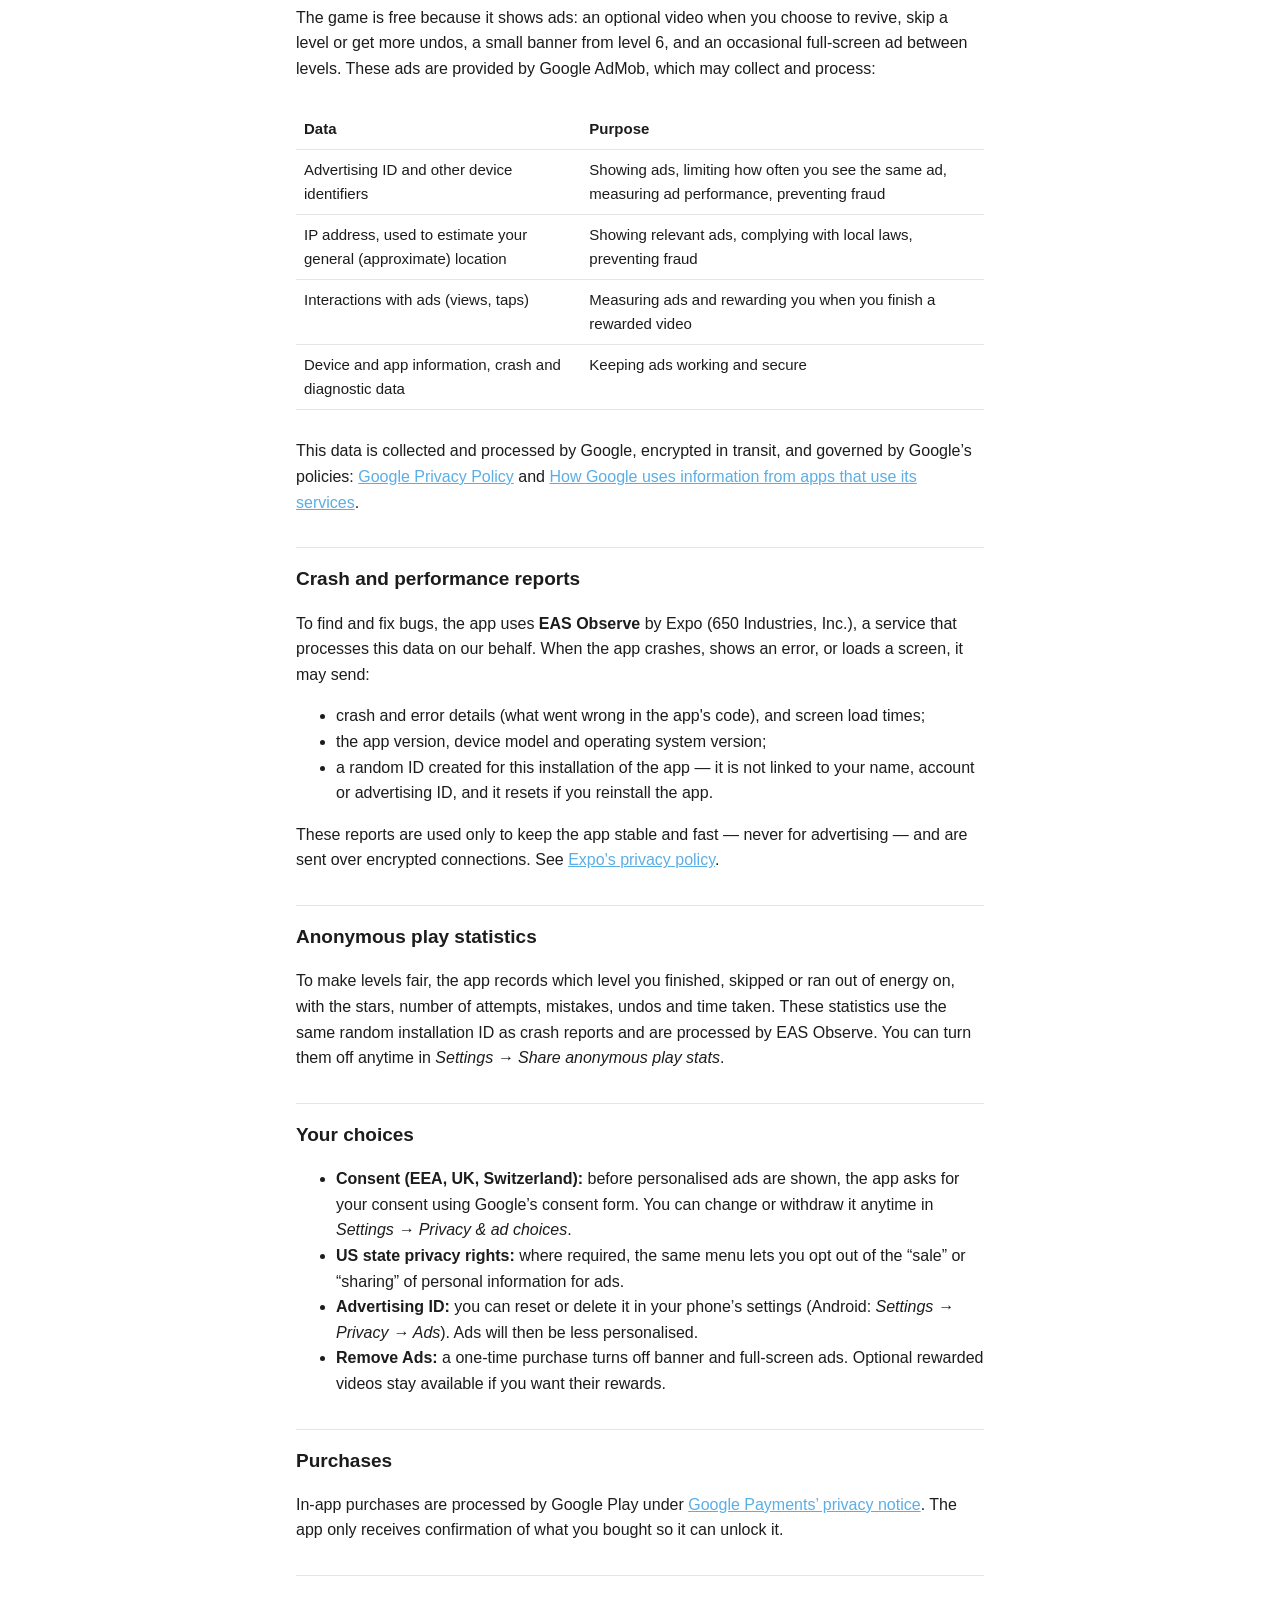
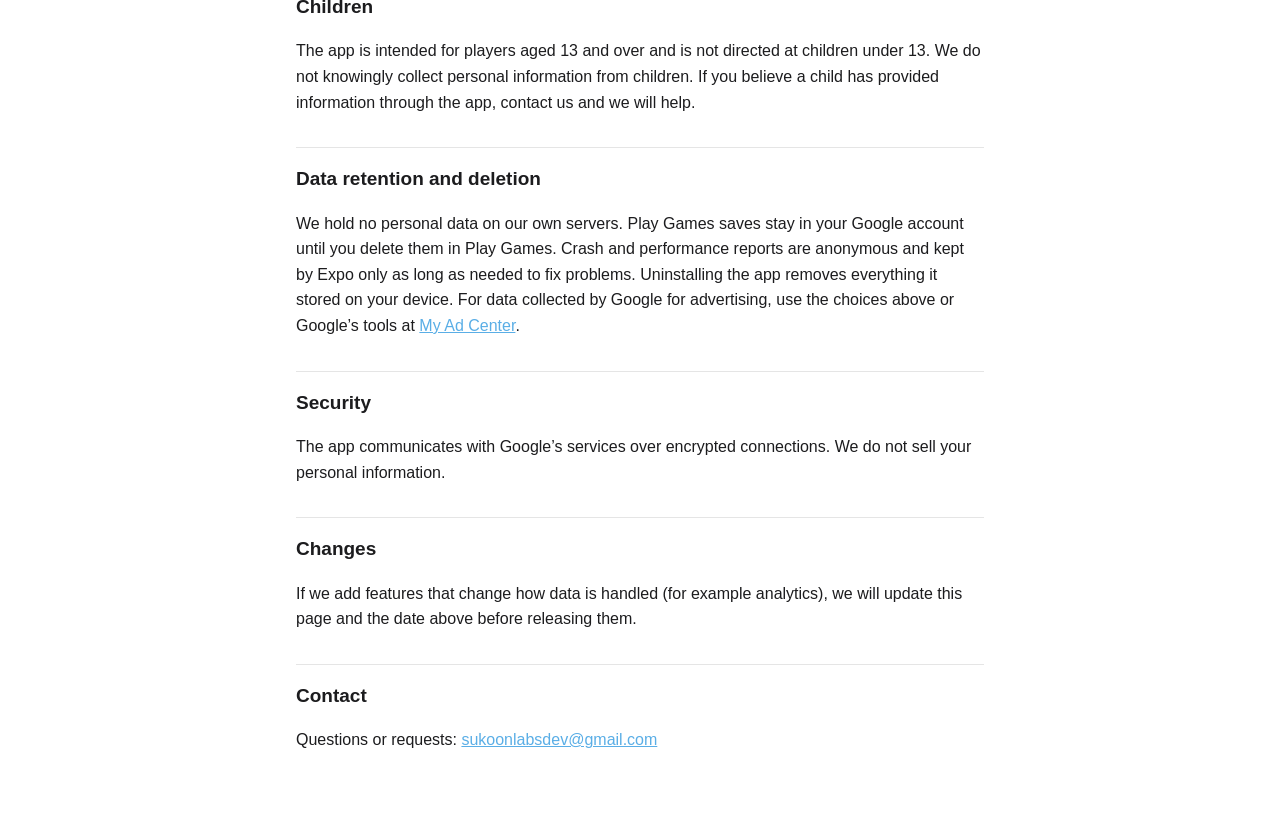
==== commit 164033b7: "Privacy policy: evening reminder and share pictures (One Line Draw)" ====
--- a/privacy.html
+++ b/privacy.html
@@ -27,7 +27,7 @@
 <body>
 <main>
   <h1>Privacy Policy</h1>
-  <p class="muted">One Line Draw · Sukoon Labs · Effective 12 October 2026</p>
+  <p class="muted">One Line Draw · Sukoon Labs · Effective 14 October 2026</p>
 
   <p>This policy explains what information the mobile game <strong>One Line Draw</strong> (“the app”), published by <strong>Sukoon Labs</strong> (“we”, “us”), collects, why, and the choices you have. We built the app to need as little of your data as possible.</p>
 
@@ -41,12 +41,18 @@
   </ul>
 
   <h2>Information stored on your device</h2>
-  <p>Level progress, stars, skip tokens, sound and other settings, and whether you bought Remove Ads are saved locally on your phone so the game remembers where you left off. This information never leaves your device and is deleted when you uninstall the app or use <em>Settings → Reset progress</em> (purchases stay with your Google account and can be restored).</p>
+  <p>Level progress, stars, skip tokens, your daily-puzzle streak, sound and other settings, and whether you bought Remove Ads are saved locally on your phone so the game remembers where you left off. This information never leaves your device and is deleted when you uninstall the app or use <em>Settings → Reset progress</em> (purchases stay with your Google account and can be restored).</p>
+
+  <h2>Reminders and sharing</h2>
+  <ul>
+    <li><strong>Evening reminder (optional):</strong> if you turn it on, the app schedules a notification on your phone for the evening, only when today’s daily puzzle isn’t solved yet. Android asks for notification permission only when you turn it on. The reminder is created on your device; nothing is sent to us. Turn it off anytime in <em>Settings → Evening reminder</em> or in your phone’s notification settings.</li>
+    <li><strong>Share pictures:</strong> the picture of your daily result is made on your phone. <em>Share</em> passes it, with a link to the game, to the app you pick (for example WhatsApp); that app’s own privacy policy then applies. <em>Save</em> adds the picture to your gallery. The app never reads your photos and does not ask for photo or storage permission.</li>
+  </ul>
 
   <h2>Google Play Games</h2>
   <p>On Android, the app works with <strong>Google Play Games</strong>, which may sign you in automatically with your Play Games profile. When you are signed in:</p>
   <ul>
-    <li>your level progress, stars and skip tokens are saved to your Play Games account (stored by Google in your Google account) and combined with this device’s progress, so you can continue on another phone;</li>
+    <li>your level progress, stars, skip tokens and daily streak are saved to your Play Games account (stored by Google in your Google account) and combined with this device’s progress, so you can continue on another phone;</li>
     <li>achievements you unlock and your total stars are recorded by Google, and your total stars may appear on the game’s leaderboard with your Play Games name, according to your Play Games settings.</li>
   </ul>
   <p>We never receive your email or Google account details. Play Games is optional: you can sign out or manage visibility in the Google Play Games settings, and you can delete the game’s saved data there. This data is handled under the <a href="https://policies.google.com/privacy">Google Privacy Policy</a>.</p>
